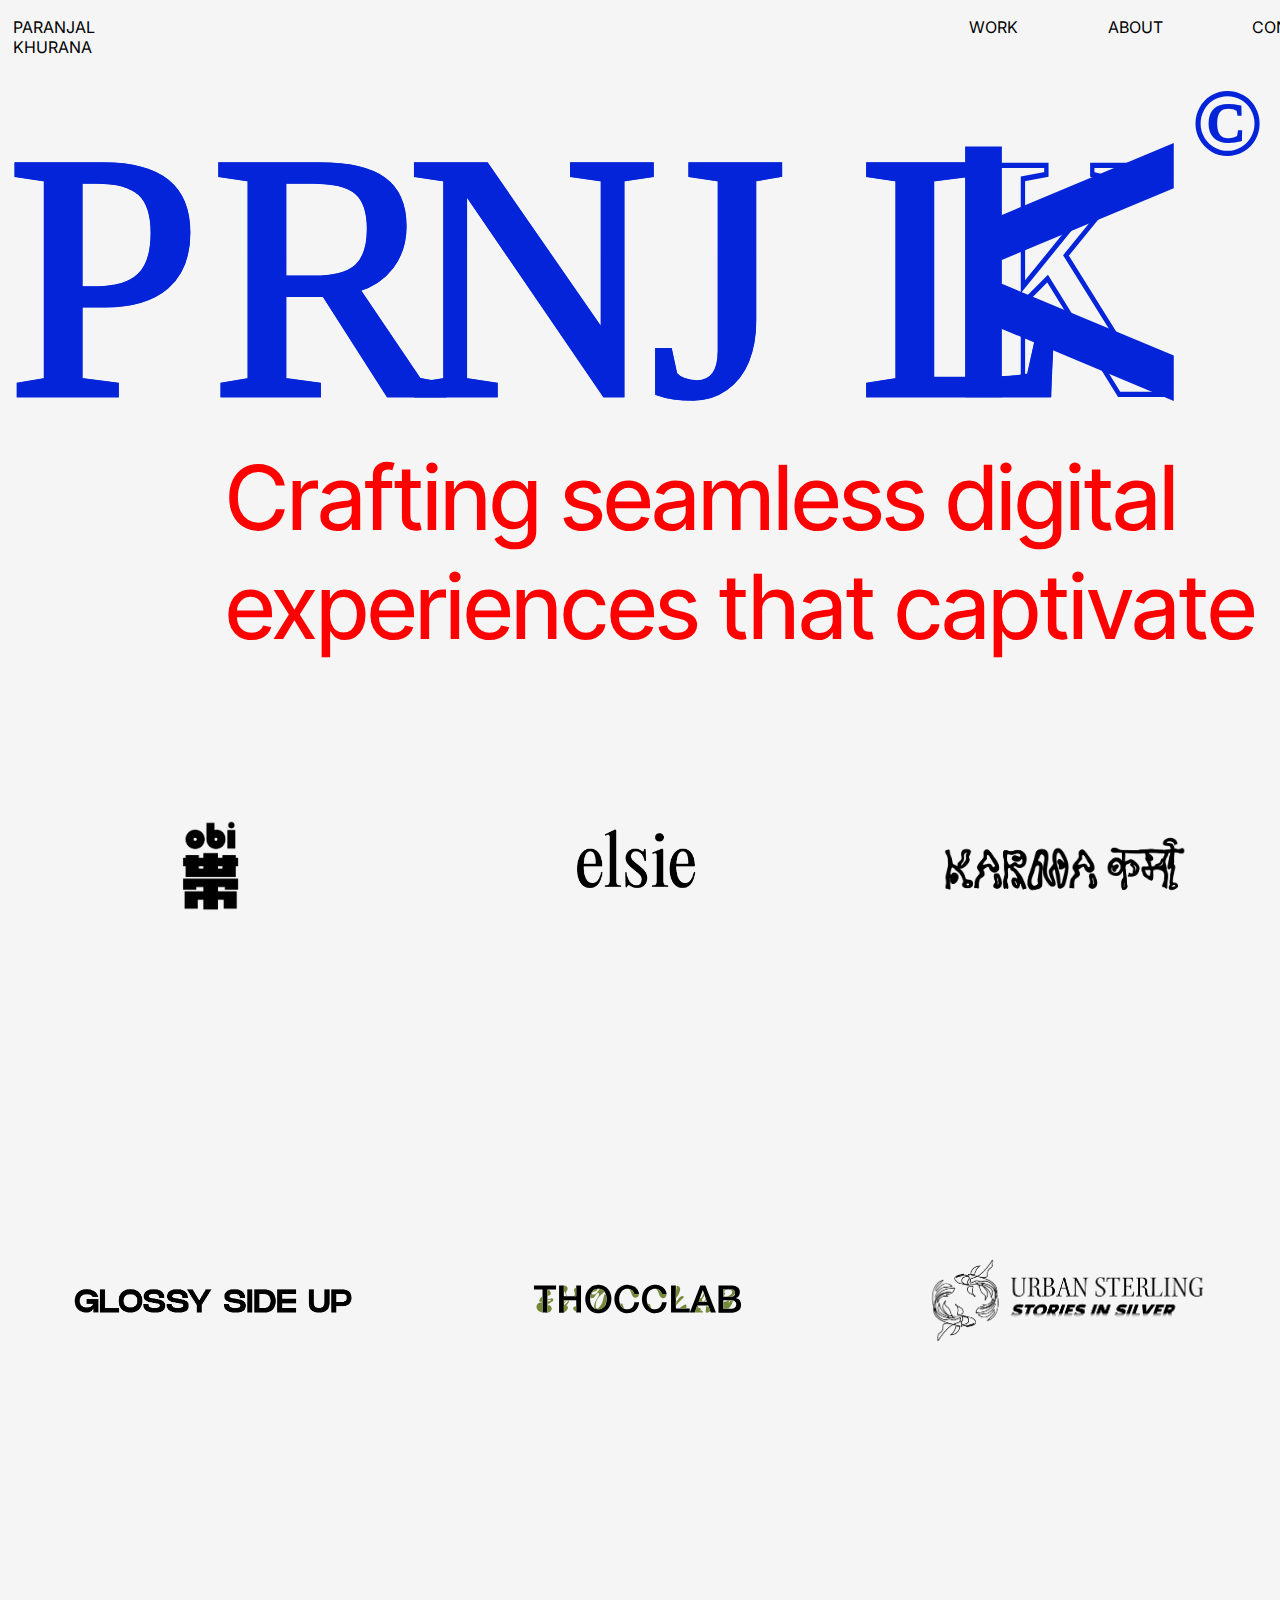
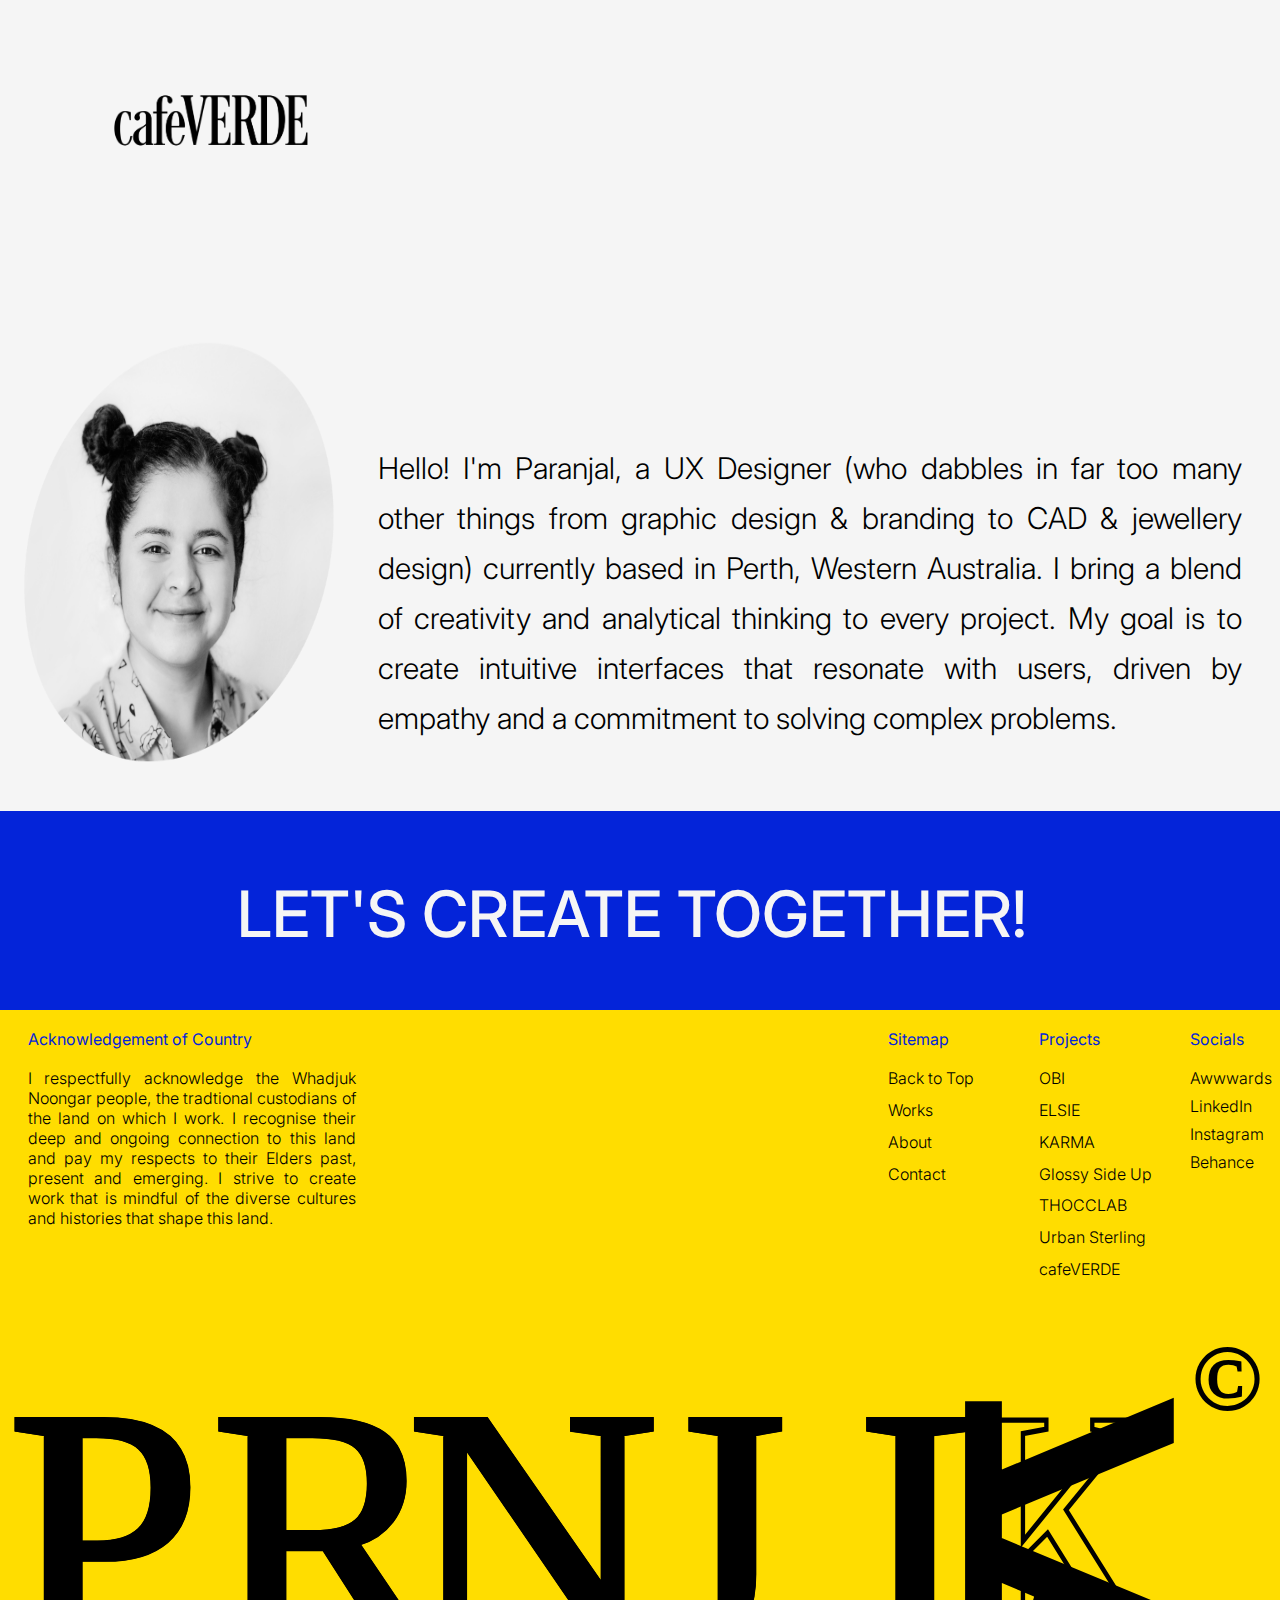
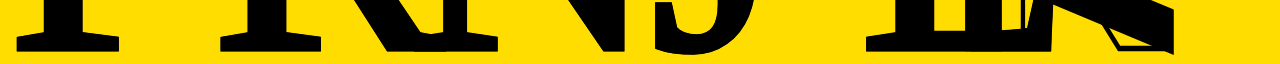
==== index.html @ e7083876 "initial" ====
<!DOCTYPE html>
<html lang="en">
<head>
    <meta charset="UTF-8">
    <meta name="viewport" content="width=device-width, initial-scale=1.0">
    <title>Paranjal Khurana - UI/UX Designer</title>
    <link rel="icon" type="image/x-icon" href="images/favicon.ico">
    <link rel="stylesheet" href="style.css">
    <style>
        @import url('https://fonts.googleapis.com/css2?family=Inter:slnt,wght@-10..0,100..900&display=swap');
        @import url('https://fonts.googleapis.com/css2?family=Inter+Tight:ital,wght@0,100..900;1,100..900&family=Inter:ital,opsz,wght@0,14..32,100..900;1,14..32,100..900&display=swap');
    </style>
</head>

<!------------------------------------------------------------------------------------------------------------------------------------>

<body>
    <div id="yellow">
        <div class="top-nav">
            <a class="top-nav-1" href="">PARANJAL KHURANA</a>
            <a class="top-nav-2" href="index.html#obi">WORK</a>
            <a class="top-nav-3" href="index.html#mugshot">ABOUT</a>
            <a class="top-nav-4" href="mailto:contact@prnjlk.com">CONTACT</a>
        </div>
        <div id=herologo>
            <img id="prnjlk" src="images/logo_blue.svg" alt="logo">
            <p id="herotext">Crafting seamless digital experiences that captivate</p>
        </div>
    </div>

    <div class="work">
        <a href="./pages/obi.html"><img class="wrktile" id="obi" src="images/obi_tile.svg"></a>
        <a href="./pages/elsie.html"><img class="wrktile" id="elsie" src="images/elsie_tile.svg"></a>
        <a href="./pages/karma.html"><img class="wrktile" id="karma" src="images/karma_tile.svg"></a>
        <a href="./pages/gsu.html"><img class="wrktile" id="gsu" src="images/gsu_tile.svg"></a>
        <a href="./pages/thocclab.html"><img class="wrktile" id="thocclab" src="images/thocclab_tile.svg"></a>
        <a href="./pages/usco.html"><img class="wrktile" id="usco" src="images/usco_tile.svg"></a>
        <a href="./pages/verde.html"><img class="wrktile" id="verde" src="images/verde_tile.svg"></a>
    </div>

            <!-- horizontal scroll assets
                
            <div class="h-scroll">
                <div>item 1</div>
                <div>item 2</div>
                <div>item 3</div>
                <div>item 4</div>
                <div>item 5</div>
                <div>item 6</div>
                <div>item 7</div>
                <div>item 8</div>
            </div>
            -->

    <div class="about">
        <img id="mugshot" src="./images/mugshot.png">
        <p id="blabber">
            Hello!

            I'm Paranjal, a UX Designer (who dabbles in far too many other things from graphic design & 
            branding to CAD & jewellery design) currently based in Perth, Western Australia. I bring a blend 
            of creativity and analytical thinking to every project. My goal is to create intuitive 
            interfaces that resonate with users, driven by empathy and a commitment to solving complex problems. 
        </p>
    </div>

    <div class="contact">
      <a href="mailto:contact@prnjlk.com" id="action">LET'S CREATE TOGETHER!</a>
    </div>

    <!----------------------------------------------------------------------------------------------------------------------------------------------------------------------->

    <!-- ALL HAIL NAV -->
<div class="footer">
    <div class="contain">

        <div id="aoc" class="col">
              <p id="foothead">Acknowledgement of Country</p>
              <p>
                I respectfully acknowledge the Whadjuk Noongar people, the tradtional custodians of the land on which I 
                work. I recognise their deep and ongoing connection to this land and pay my respects to their Elders past, 
                present and emerging. I strive to create work that is mindful of the diverse cultures and histories that 
                shape this land.
              </p>
        </div>

          <div id="first-column" class="col">
            <p id="foothead">Sitemap</p>
                <ul>
                  <li><a href="index.html">Back to Top</a></li>
                  <li><a href="index.html#obi">Works</a></li>
                  <li><a href="index.html#mugshot">About</a></li>
                  <li><a href="mailto:contact@prnjlk.com">Contact</a></li>
                </ul>


          </div>
          <div class="col">
            <p id="foothead">Projects</p>
                <ul>
                  <li><a href="./pages/obi.html">OBI</a></li>
                  <li><a href="./pages/elsie.html">ELSIE</a></li>
                  <li><a href="./pages/karma.html">KARMA</a></li>
                  <li><a href="./pages/gsu.html">Glossy Side Up</a></li>
                  <li><a href="./pages/thocclab.html">THOCCLAB</a></li>
                  <li><a href="./pages/usco.html">Urban Sterling</a></li>
                  <li><a href="./pages/verde.html">cafeVERDE</a></li>
                </ul>
          </div>

          <div id="last-column" class="col">
            <p id="foothead">Socials</p>
                <ul>
                  <li><a href="https://www.awwwards.com/ParanjalK/">Awwwards</a></li>
                  <li><a href="https://au.linkedin.com/in/paranjal-khurana-83a789242">LinkedIn</a></li>
                  <li><a href="https://www.instagram.com/paranjalkhurana/profilecard/?igsh=NXgxY3prbXUyaWdk">Instagram</a></li>
                  <li><a href="https://www.behance.net/paranjalkhurana1">Behance</a></li>
                </ul>
          </div>


        <div class="clearfix"></div>
    </div>
  </div>
  <!-- END OF NAV FOOTER -->

  <!-- FOOTER BRANDING AND HERO IMAGE-->
    <footer id="cool-footer">
        <img id=footerlogo src="images/logo_grey.svg" alt="logo">
    </footer>
</body>
</html>

  <!-- 
    - include screen recording of prototype in the usco page
  -->
---- style.css ----
@font-face { 
    font-family: 'Krasnodar';
    src: url('fonts/Krasnodar.otf') format('otf');
    }

@font-face { 
    font-family: 'Mantranaga 36Daysoftype 2023';
    src: url('fonts/Mantranaga.otf') format('otf');
    }

html {
    cursor: url('./images/cursor.ico'), default;
}

body {
    background-color: #f5f5f5;
    margin: 0;
}

img {
    margin: 0;
}

a {
    text-decoration: none;
}

/* -------------------------------------------- LANDING SCREEN ---------------------------------------------------- */

#herologo {
    position: relative;
    display: block;
    max-width: 99.4vw;
    padding-right: 1%;
    padding-left: 1%;
    margin-top: 1.7%;
    z-index: 1;
    background-color: #f5f5f5;
}

#herotext {
    position: relative;
    font-family: Inter Tight;
    color: red;
    font-size: 7vw;
    font-weight: 450;
    font-kerning: auto;
    margin: 0;
    padding-left: 17%;
    padding-top: 2.7%;
    z-index: 2;
}

.top-nav {
    max-width: 100%;
    display: flex;
    flex-direction: row;
    padding-top: 0.3vw;
}

.top-nav-1 {
    font-family: "Inter";
    text-decoration: none;
    color: black;
    margin-right: 68.3%;
    padding-left: 1%;
    pointer-events: none;
    cursor: default;
}

.top-nav-2 {
    font-family: "Inter";
    text-decoration: none;
    color: black;
    margin-right: 7%;
}

.top-nav-3 {
    font-family: "Inter";
    text-decoration: none;
    color: black;
    margin-right: 7%;
}

.top-nav-4 {
    font-family: "Inter";
    text-decoration: none;
    color: black;
}

#yellow {
    /* make hero img bg yellow

        background-color: #ffdd00;
    
    */
    padding-top: 1%;
}

/* -------------------------------------------- WORK ---------------------------------------------------- */

.work {
    font-family: Inter;
    width: 100%;
    align-content: center;
}

.wrktile {
    width: 33%;
}

/* ------------------------------------------ ABOUT ---------------------------------------------- */

.about {
  display: flex;
  flex-direction: row;
  font-family: Inter;
  text-align: justify;
  font-weight: 300;
}

#mugshot {
  max-width: 25%;
  margin-left: 1.5vw;
}

#blabber {
    width: 80%;
    margin-left: 3vw;
    margin-right: 3vw;
    margin-top: 8vw;
    font-size: 30px;
    line-height: 50px;
}

.contact {
    width:100%;
    height: 5vw;
    background-color: #0424d9;
    padding-top: 5vw;
    padding-right: 5vw;
    padding-left: 5vw;
    padding-bottom: 5.5vw;
    margin-top: 3vw;
}

/* ------------------------------------------ CONTACT ---------------------------------------------- */

#action {
    width: 98%;
    margin-left: 13.5%;
    margin-bottom: 10%;
    height: 20vw;
    border-radius: 0;
    border-width: 0;
    font-family:"Inter";
    font-weight: 500;
    background-color: #0424d9;
    color: #f5f5f5;
    font-size: 5vw;
}

/* ------------------------------------- on hover ------------------------------------------ */

    .top-nav-1:hover {
        text-decoration: none;
    }
    .top-nav-2:hover {
        text-decoration: underline;
        text-decoration-thickness: 0.5vw;
        color: black;
        text-decoration-color: black;
    }
    .top-nav-3:hover {
        text-decoration: underline;
        text-decoration-thickness: 0.5vw;
        color: black;
        text-decoration-color: black;
    }
    .top-nav-4:hover {
        text-decoration: underline;
        text-decoration-thickness: 0.5vw;
        color: black;
        text-decoration-color: black;
    }

    /* horizontal scroll thingo

        .h-scroll {
        width: 100px;
        height: 300px;
        overflow-y: auto;
        overflow-x: hidden;
        transform-origin: right top;
        transform: rotate(-90deg) translateY(-100px);
        }

        .h-scroll > div {
        width: 100px;
        height: 100px;
        transform: rotate(90deg);
        transform-origin: right top;
        }
    */

/* --------------------------------- footer styling ----------------------------------------- */

#cool-footer {
    background-color: #ffdd00;
    margin: 0;
    max-height: 40vw;
}

#footerlogo {
    background-color: #ffdd00;
    max-width: 99.4vw;
    padding-right: 1%;
    padding-left: 1%;
    margin-top: 1.7%;
}

/* -------------------------------- ALL HAIL NAV -------------------------------------------- */
.footer {
    width: 100%;
    position: relative;
    height: auto;
    background-color: #ffdd00;
}

.contain {
  display: flex;
  flex-direction: row;
  padding-top: 1.5vw;
}

.footer .col {
    width: 20vw;
    height: auto;
    padding: 0px 0px 20px 20px;
    text-decoration:none;
}

.footer .col p {
    margin: 0;
    padding: 0;
    font-family: Inter;
    font-weight: 300;
    padding-bottom: 12%;
    text-align: justify;
}

.footer .col ul {
    list-style-type: none;
    margin: 0;
    padding: 0;
}

.footer .col ul li {
    font-family: Inter;
    font-weight: 300;
    padding-bottom: 9%;
}

.clearfix {
    clear: both;
}

#first-column {
    margin-left: 30%;
}

#aoc {
    margin-left: 0.6%;
    padding-right: 10%;
    width: 50vw;
}

#last-column {
    max-width: 7vw;
}

#foothead {
    font-weight: 400;
    margin: 0;
    padding: 0;
    font-family: Inter;
    padding-bottom: 1.5vw;
    text-align: justify;
    color: #0424d9;
}

a:link {
  color: rgb(0, 0, 0);
  background-color: transparent;
  text-decoration: none;
}


a:hover {
  color: black;
  background-color: transparent;
  text-decoration: underline;
  text-decoration-thickness: 0.5vw;
  text-decoration-color: black;
}

a:visited {
    color: rgb(0, 0, 0);
    background-color: transparent;
    text-decoration: none;
}
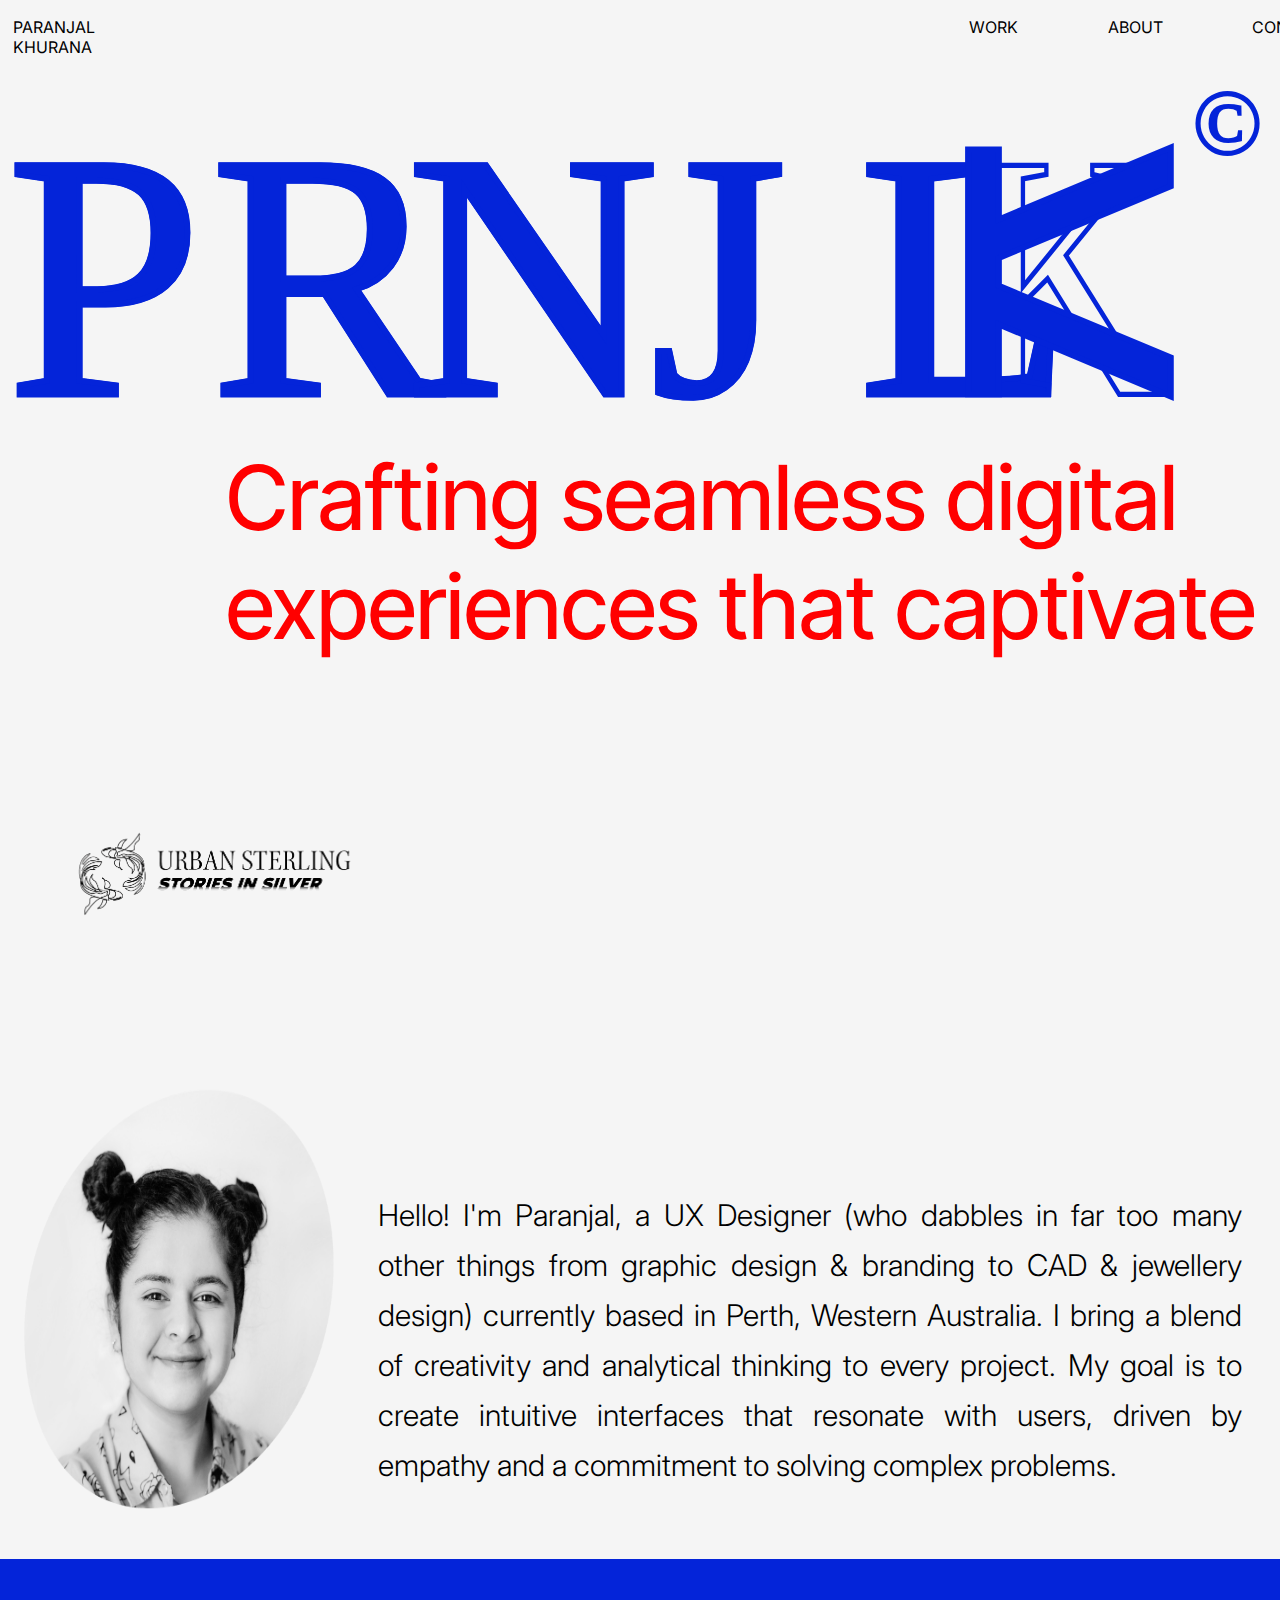
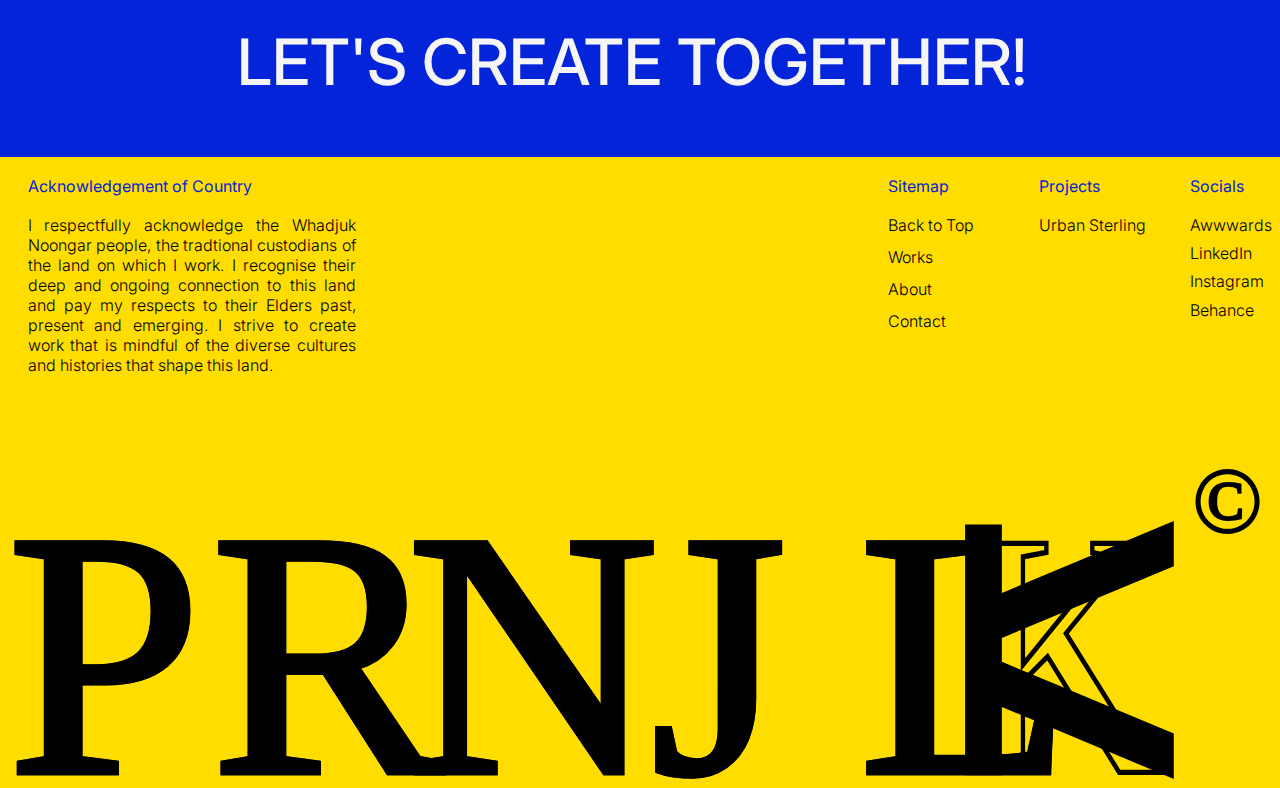
==== commit e9cf1f26: "break incomplete pages" ====
--- a/index.html
+++ b/index.html
@@ -29,13 +29,15 @@
     </div>
 
     <div class="work">
+        <a href="./pages/usco.html"><img class="wrktile" id="usco" src="images/usco_tile.svg"></a>
+        <!--
         <a href="./pages/obi.html"><img class="wrktile" id="obi" src="images/obi_tile.svg"></a>
         <a href="./pages/elsie.html"><img class="wrktile" id="elsie" src="images/elsie_tile.svg"></a>
         <a href="./pages/karma.html"><img class="wrktile" id="karma" src="images/karma_tile.svg"></a>
         <a href="./pages/gsu.html"><img class="wrktile" id="gsu" src="images/gsu_tile.svg"></a>
         <a href="./pages/thocclab.html"><img class="wrktile" id="thocclab" src="images/thocclab_tile.svg"></a>
-        <a href="./pages/usco.html"><img class="wrktile" id="usco" src="images/usco_tile.svg"></a>
         <a href="./pages/verde.html"><img class="wrktile" id="verde" src="images/verde_tile.svg"></a>
+        -->
     </div>
 
             <!-- horizontal scroll assets
@@ -98,13 +100,17 @@
           <div class="col">
             <p id="foothead">Projects</p>
                 <ul>
+                  <li><a href="./pages/usco.html">Urban Sterling</a></li>
+
+                  <!--
                   <li><a href="./pages/obi.html">OBI</a></li>
                   <li><a href="./pages/elsie.html">ELSIE</a></li>
                   <li><a href="./pages/karma.html">KARMA</a></li>
                   <li><a href="./pages/gsu.html">Glossy Side Up</a></li>
                   <li><a href="./pages/thocclab.html">THOCCLAB</a></li>
-                  <li><a href="./pages/usco.html">Urban Sterling</a></li>
                   <li><a href="./pages/verde.html">cafeVERDE</a></li>
+                  -->
+
                 </ul>
           </div>
 
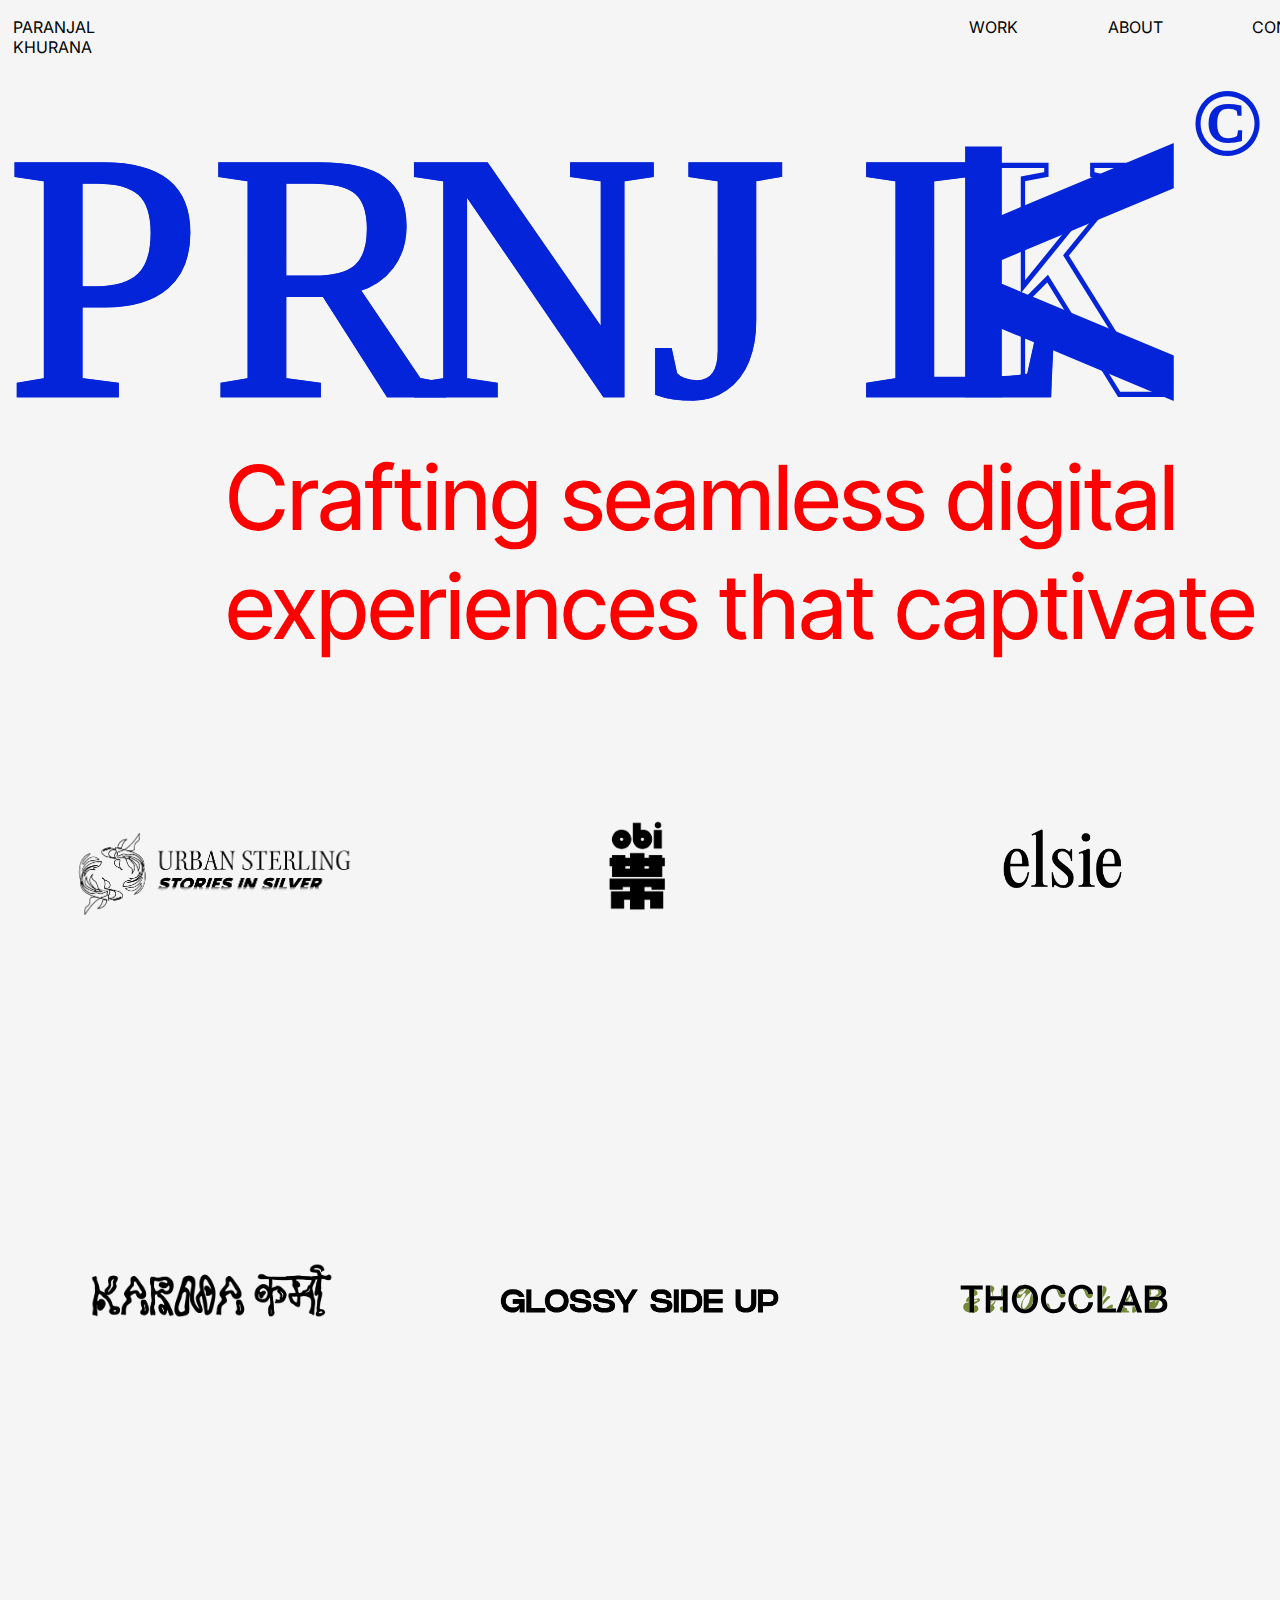
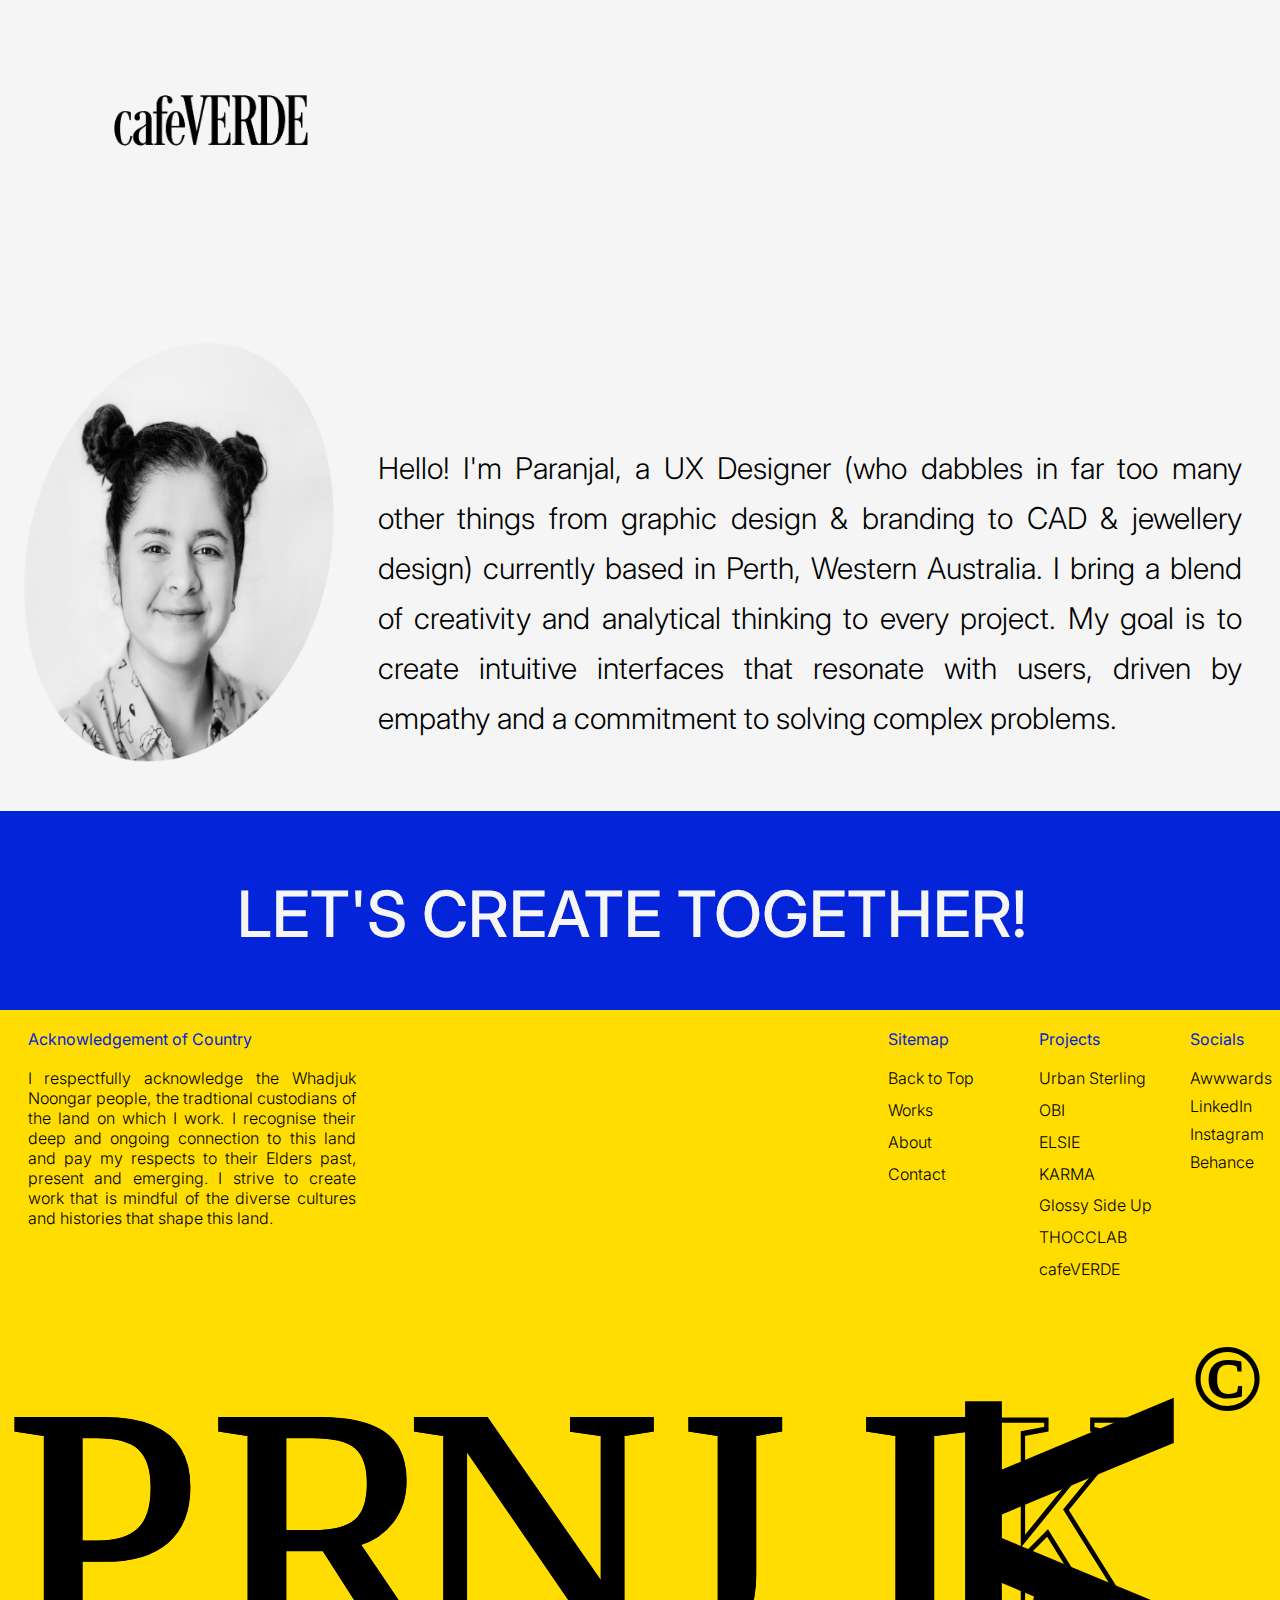
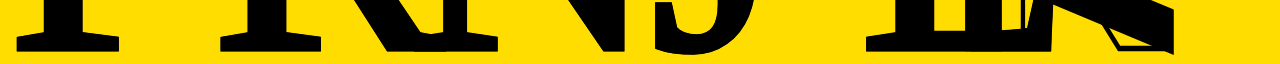
==== commit 68e705ac: "last commit redo" ====
--- a/index.html
+++ b/index.html
@@ -30,14 +30,12 @@
 
     <div class="work">
         <a href="./pages/usco.html"><img class="wrktile" id="usco" src="images/usco_tile.svg"></a>
-        <!--
         <a href="./pages/obi.html"><img class="wrktile" id="obi" src="images/obi_tile.svg"></a>
         <a href="./pages/elsie.html"><img class="wrktile" id="elsie" src="images/elsie_tile.svg"></a>
         <a href="./pages/karma.html"><img class="wrktile" id="karma" src="images/karma_tile.svg"></a>
         <a href="./pages/gsu.html"><img class="wrktile" id="gsu" src="images/gsu_tile.svg"></a>
         <a href="./pages/thocclab.html"><img class="wrktile" id="thocclab" src="images/thocclab_tile.svg"></a>
         <a href="./pages/verde.html"><img class="wrktile" id="verde" src="images/verde_tile.svg"></a>
-        -->
     </div>
 
             <!-- horizontal scroll assets
@@ -101,16 +99,12 @@
             <p id="foothead">Projects</p>
                 <ul>
                   <li><a href="./pages/usco.html">Urban Sterling</a></li>
-
-                  <!--
                   <li><a href="./pages/obi.html">OBI</a></li>
                   <li><a href="./pages/elsie.html">ELSIE</a></li>
                   <li><a href="./pages/karma.html">KARMA</a></li>
                   <li><a href="./pages/gsu.html">Glossy Side Up</a></li>
                   <li><a href="./pages/thocclab.html">THOCCLAB</a></li>
                   <li><a href="./pages/verde.html">cafeVERDE</a></li>
-                  -->
-
                 </ul>
           </div>
 
